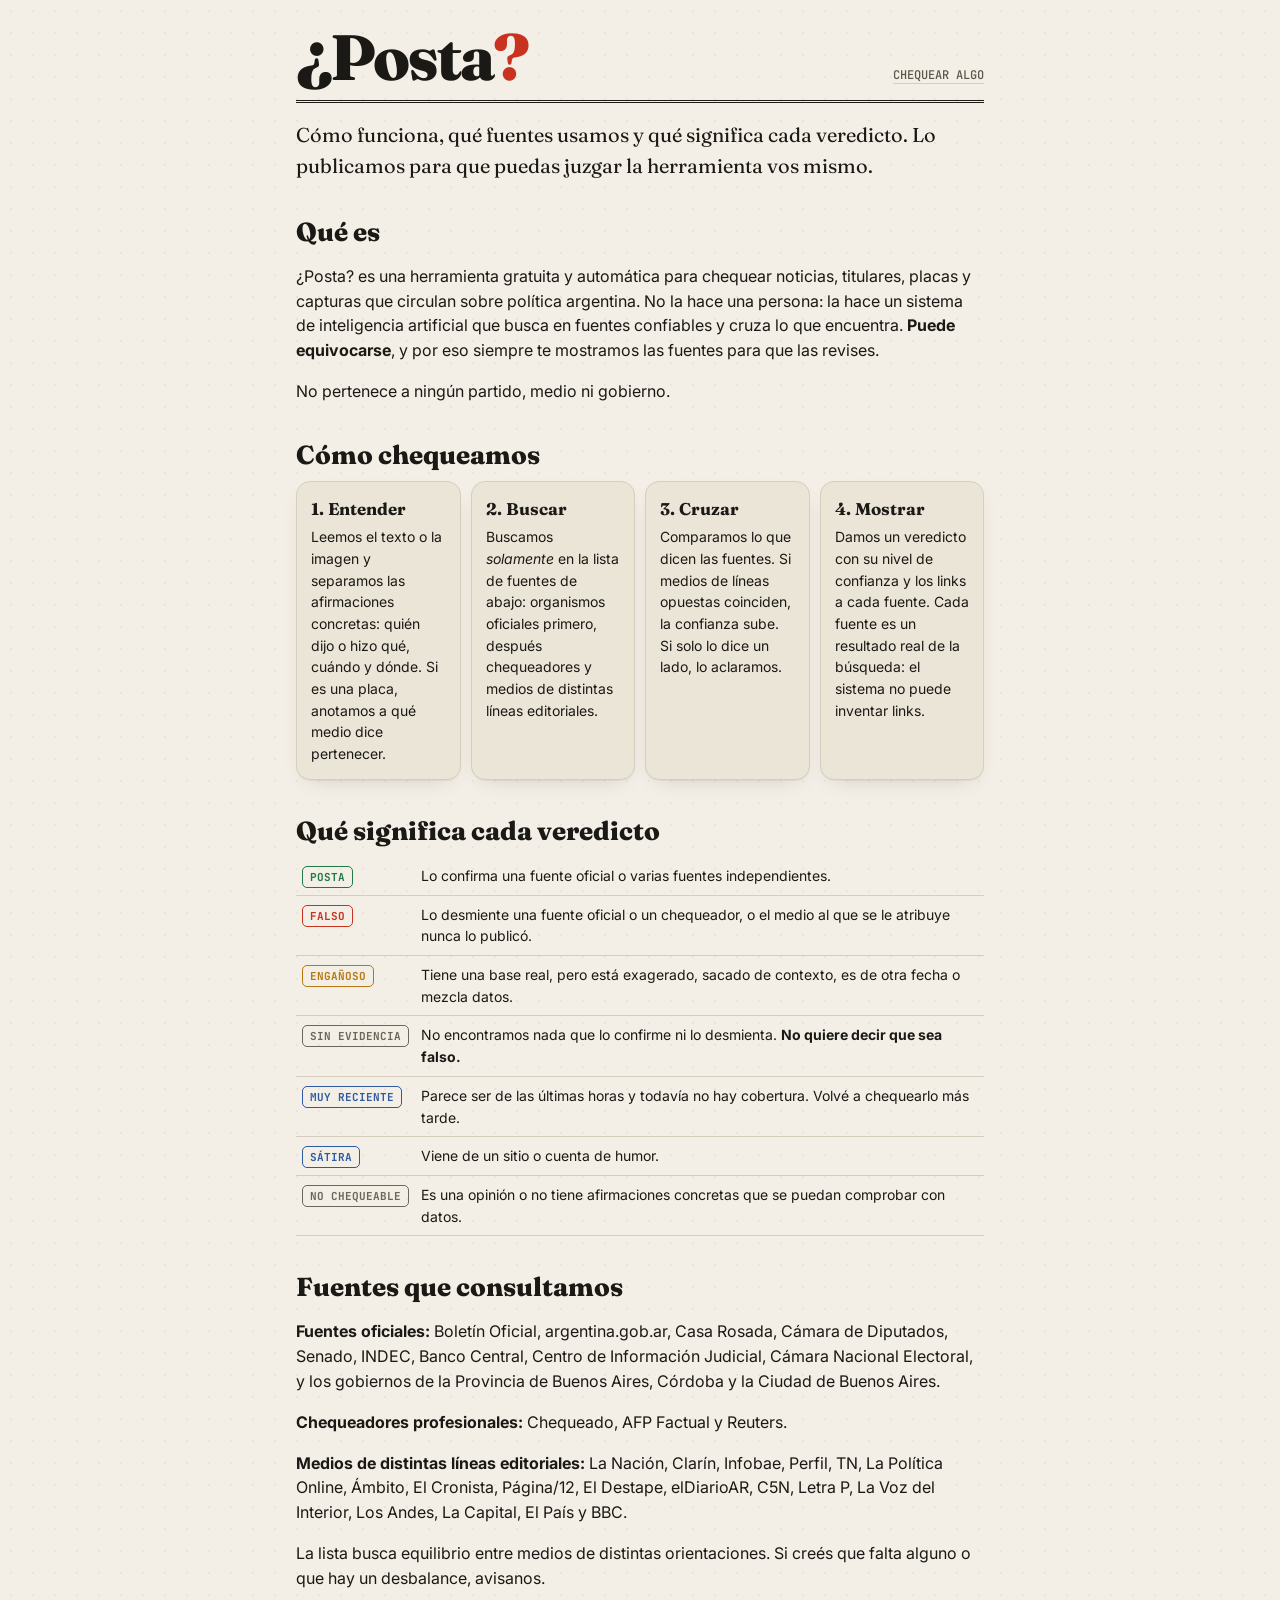
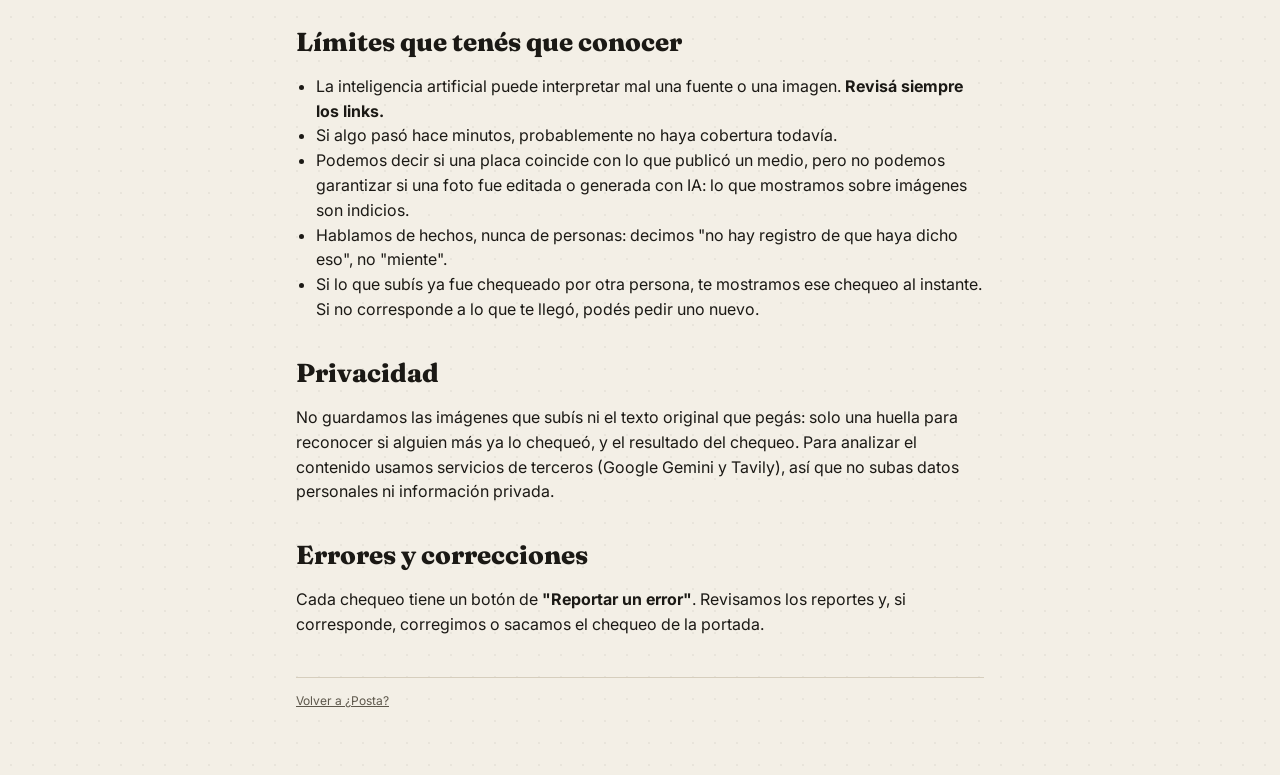
==== metodologia.html @ 64dc4414 "Add files via upload" ====
<!doctype html>
<html lang="es-AR">
<head>
<meta charset="utf-8">
<meta name="viewport" content="width=device-width, initial-scale=1, viewport-fit=cover">
<title>Cómo chequeamos · ¿Posta?</title>
<meta name="description" content="Metodología, fuentes y criterios de ¿Posta?, el verificador gratuito de noticias sobre política argentina.">
<link rel="icon" href="data:image/svg+xml,<svg xmlns='http://www.w3.org/2000/svg' viewBox='0 0 100 100'><text y='.9em' font-size='90'>%3F</text></svg>">
<link rel="preconnect" href="https://fonts.googleapis.com">
<link rel="preconnect" href="https://fonts.gstatic.com" crossorigin>
<link href="https://fonts.googleapis.com/css2?family=Fraunces:opsz,wght@9..144,500;9..144,800&family=Inter:wght@400;500;600&family=JetBrains+Mono:wght@500;700&display=swap" rel="stylesheet">
<link rel="stylesheet" href="estilos.css">
</head>
<body>
<div class="wrap prosa">
  <header>
    <a class="logo" href="./">¿Posta<span>?</span></a>
    <div class="cabecera-der"><a href="./">Chequear algo</a></div>
  </header>

  <p class="bajada">Cómo funciona, qué fuentes usamos y qué significa cada veredicto. Lo publicamos para que puedas juzgar la herramienta vos mismo.</p>

  <h2>Qué es</h2>
  <p>¿Posta? es una herramienta gratuita y automática para chequear noticias, titulares, placas y capturas que circulan sobre política argentina. No la hace una persona: la hace un sistema de inteligencia artificial que busca en fuentes confiables y cruza lo que encuentra. <b>Puede equivocarse</b>, y por eso siempre te mostramos las fuentes para que las revises.</p>
  <p>No pertenece a ningún partido, medio ni gobierno.</p>

  <h2>Cómo chequeamos</h2>
  <div class="cols">
    <div class="card"><b>1. Entender</b>Leemos el texto o la imagen y separamos las afirmaciones concretas: quién dijo o hizo qué, cuándo y dónde. Si es una placa, anotamos a qué medio dice pertenecer.</div>
    <div class="card"><b>2. Buscar</b>Buscamos <i>solamente</i> en la lista de fuentes de abajo: organismos oficiales primero, después chequeadores y medios de distintas líneas editoriales.</div>
    <div class="card"><b>3. Cruzar</b>Comparamos lo que dicen las fuentes. Si medios de líneas opuestas coinciden, la confianza sube. Si solo lo dice un lado, lo aclaramos.</div>
    <div class="card"><b>4. Mostrar</b>Damos un veredicto con su nivel de confianza y los links a cada fuente. Cada fuente es un resultado real de la búsqueda: el sistema no puede inventar links.</div>
  </div>

  <h2>Qué significa cada veredicto</h2>
  <table>
    <tr><td><span class="chip" style="--c:var(--verde)">Posta</span></td><td>Lo confirma una fuente oficial o varias fuentes independientes.</td></tr>
    <tr><td><span class="chip" style="--c:var(--rojo)">Falso</span></td><td>Lo desmiente una fuente oficial o un chequeador, o el medio al que se le atribuye nunca lo publicó.</td></tr>
    <tr><td><span class="chip" style="--c:var(--ambar)">Engañoso</span></td><td>Tiene una base real, pero está exagerado, sacado de contexto, es de otra fecha o mezcla datos.</td></tr>
    <tr><td><span class="chip" style="--c:var(--gris)">Sin evidencia</span></td><td>No encontramos nada que lo confirme ni lo desmienta. <b>No quiere decir que sea falso.</b></td></tr>
    <tr><td><span class="chip" style="--c:var(--azul)">Muy reciente</span></td><td>Parece ser de las últimas horas y todavía no hay cobertura. Volvé a chequearlo más tarde.</td></tr>
    <tr><td><span class="chip" style="--c:var(--azul)">Sátira</span></td><td>Viene de un sitio o cuenta de humor.</td></tr>
    <tr><td><span class="chip" style="--c:var(--gris)">No chequeable</span></td><td>Es una opinión o no tiene afirmaciones concretas que se puedan comprobar con datos.</td></tr>
  </table>

  <h2>Fuentes que consultamos</h2>
  <p><b>Fuentes oficiales:</b> Boletín Oficial, argentina.gob.ar, Casa Rosada, Cámara de Diputados, Senado, INDEC, Banco Central, Centro de Información Judicial, Cámara Nacional Electoral, y los gobiernos de la Provincia de Buenos Aires, Córdoba y la Ciudad de Buenos Aires.</p>
  <p><b>Chequeadores profesionales:</b> Chequeado, AFP Factual y Reuters.</p>
  <p><b>Medios de distintas líneas editoriales:</b> La Nación, Clarín, Infobae, Perfil, TN, La Política Online, Ámbito, El Cronista, Página/12, El Destape, elDiarioAR, C5N, Letra P, La Voz del Interior, Los Andes, La Capital, El País y BBC.</p>
  <p>La lista busca equilibrio entre medios de distintas orientaciones. Si creés que falta alguno o que hay un desbalance, avisanos.</p>

  <h2>Límites que tenés que conocer</h2>
  <ul>
    <li>La inteligencia artificial puede interpretar mal una fuente o una imagen. <b>Revisá siempre los links.</b></li>
    <li>Si algo pasó hace minutos, probablemente no haya cobertura todavía.</li>
    <li>Podemos decir si una placa coincide con lo que publicó un medio, pero no podemos garantizar si una foto fue editada o generada con IA: lo que mostramos sobre imágenes son indicios.</li>
    <li>Hablamos de hechos, nunca de personas: decimos "no hay registro de que haya dicho eso", no "miente".</li>
    <li>Si lo que subís ya fue chequeado por otra persona, te mostramos ese chequeo al instante. Si no corresponde a lo que te llegó, podés pedir uno nuevo.</li>
  </ul>

  <h2>Privacidad</h2>
  <p>No guardamos las imágenes que subís ni el texto original que pegás: solo una huella para reconocer si alguien más ya lo chequeó, y el resultado del chequeo. Para analizar el contenido usamos servicios de terceros (Google Gemini y Tavily), así que no subas datos personales ni información privada.</p>

  <h2>Errores y correcciones</h2>
  <p>Cada chequeo tiene un botón de <b>"Reportar un error"</b>. Revisamos los reportes y, si corresponde, corregimos o sacamos el chequeo de la portada.</p>

  <footer>
    <div><a href="./">Volver a ¿Posta?</a></div>
  </footer>
</div>
</body>
</html>
---- estilos.css ----
:root {
  --papel: #f3efe6; --papel-2: #ebe5d8; --tinta: #1b1915; --tinta-2: #5d574b; --linea: #d6cebd;
  --rojo: #c8321e; --verde: #1f7a45; --ambar: #b7790f; --gris: #6b6658; --azul: #2d5aa0;
  --sombra: 0 1px 0 rgba(0,0,0,.04), 0 8px 24px -12px rgba(0,0,0,.18);
}
@media (prefers-color-scheme: dark) {
  :root:not([data-theme="light"]) {
    --papel: #16140f; --papel-2: #201d17; --tinta: #efe9dc; --tinta-2: #a9a192; --linea: #36312a;
    --rojo: #ef5a43; --verde: #4cbf7c; --ambar: #e3a63a; --gris: #9a9384; --azul: #7ea6ea;
    --sombra: 0 1px 0 rgba(255,255,255,.03), 0 8px 24px -12px rgba(0,0,0,.6);
  }
}
:root[data-theme="dark"] {
  --papel: #16140f; --papel-2: #201d17; --tinta: #efe9dc; --tinta-2: #a9a192; --linea: #36312a;
  --rojo: #ef5a43; --verde: #4cbf7c; --ambar: #e3a63a; --gris: #9a9384; --azul: #7ea6ea;
}

* { box-sizing: border-box; }
[hidden] { display: none !important; }
html, body { margin: 0; }
body {
  background: var(--papel); color: var(--tinta);
  font: 16px/1.55 Inter, system-ui, sans-serif;
  -webkit-font-smoothing: antialiased;
  background-image: radial-gradient(color-mix(in srgb, var(--tinta) 5%, transparent) 1px, transparent 1px);
  background-size: 22px 22px;
}
a { color: inherit; }
.wrap { max-width: 720px; margin: 0 auto; padding: 28px 16px 64px; }

header { display: flex; align-items: flex-end; justify-content: space-between; gap: 12px; border-bottom: 3px double var(--tinta); padding-bottom: 14px; }
.logo { font-family: Fraunces, serif; font-weight: 800; font-size: clamp(40px, 9vw, 64px); letter-spacing: -.03em; line-height: .9; margin: 0; text-decoration: none; color: var(--tinta); }
.logo span { color: var(--rojo); }
.cabecera-der { text-align: right; font: 500 12px/1.6 "JetBrains Mono", monospace; text-transform: uppercase; color: var(--tinta-2); }
.cabecera-der a { text-decoration: none; border-bottom: 1px solid var(--linea); }
.bajada { font-family: Fraunces, serif; font-size: 20px; margin: 16px 0 24px; color: var(--tinta-2); }

.card { background: var(--papel-2); border: 1px solid var(--linea); border-radius: 14px; box-shadow: var(--sombra); }
form.card { padding: 16px; }
textarea {
  width: 100%; min-height: 110px; resize: vertical; border: 0; outline: 0; background: transparent;
  color: var(--tinta); font: 500 18px/1.45 Fraunces, serif;
}
textarea::placeholder { color: var(--tinta-2); opacity: .8; }

.drop {
  margin-top: 8px; border: 1.5px dashed var(--linea); border-radius: 10px; padding: 14px;
  display: flex; align-items: center; gap: 12px; cursor: pointer; color: var(--tinta-2); font-size: 14px;
  transition: border-color .15s, background .15s;
}
.drop:hover, .drop.activa { border-color: var(--tinta); background: color-mix(in srgb, var(--tinta) 4%, transparent); }
.drop svg { flex: none; }
.preview { position: relative; margin-top: 10px; }
.preview img { max-width: 100%; max-height: 280px; border-radius: 8px; display: block; border: 1px solid var(--linea); }
.preview button { position: absolute; top: 8px; right: 8px; }

.acciones { display: flex; align-items: center; justify-content: space-between; gap: 12px; margin-top: 14px; flex-wrap: wrap; }
.hint { font-size: 13px; color: var(--tinta-2); }
button { font: inherit; cursor: pointer; }
.btn {
  background: var(--tinta); color: var(--papel); border: 0; border-radius: 999px;
  padding: 12px 22px; font-weight: 600; letter-spacing: .01em; transition: transform .1s, opacity .15s; text-decoration: none; display: inline-block;
}
.btn:active { transform: scale(.97); }
.btn:disabled { opacity: .45; cursor: not-allowed; }
.btn-sec { background: transparent; color: var(--tinta); border: 1px solid var(--linea); border-radius: 999px; padding: 8px 14px; font-size: 14px; }
.btn-sec:hover { border-color: var(--tinta); }
.btn-x { background: var(--tinta); color: var(--papel); border: 0; border-radius: 999px; width: 30px; height: 30px; }
#turnstile { margin-top: 12px; min-height: 0; }

/* Cargando */
.cargando { text-align: center; padding: 40px 16px; }
.lupa { width: 54px; height: 54px; margin: 0 auto 16px; animation: buscar 1.6s ease-in-out infinite; }
@keyframes buscar { 0%,100% { transform: translate(-14px, 0) rotate(-8deg); } 50% { transform: translate(14px, -4px) rotate(8deg); } }
@media (prefers-reduced-motion: reduce) { .lupa, .sello { animation: none !important; } }
.paso { font-family: Fraunces, serif; font-size: 19px; min-height: 1.5em; }
.paso-sub { font-size: 13px; color: var(--tinta-2); margin-top: 6px; }

/* Resultado */
#resultado { margin-top: 28px; }
.aviso-cache { display: flex; gap: 10px; align-items: center; justify-content: space-between; flex-wrap: wrap; padding: 12px 14px; margin-bottom: 12px; font-size: 14px; }
.aviso-cache b { font-weight: 600; }
.veredicto { padding: 22px 18px 18px; position: relative; overflow: hidden; }
.sello {
  display: inline-block; font: 700 clamp(24px, 7vw, 40px)/1 "JetBrains Mono", monospace; letter-spacing: .04em;
  color: var(--c); border: 4px solid var(--c); border-radius: 8px; padding: 8px 14px 6px;
  transform: rotate(-4deg); text-transform: uppercase; animation: sellar .35s cubic-bezier(.2,1.6,.4,1);
}
@keyframes sellar { from { transform: rotate(-4deg) scale(1.8); opacity: 0; } to { transform: rotate(-4deg) scale(1); opacity: 1; } }
.titular { font: 500 22px/1.3 Fraunces, serif; margin: 18px 0 8px; }
.resumen { margin: 0; }
.confianza { margin-top: 16px; display: flex; align-items: center; gap: 10px; font: 500 12px "JetBrains Mono", monospace; color: var(--tinta-2); text-transform: uppercase; }
.barra { flex: 1; height: 6px; background: var(--linea); border-radius: 99px; overflow: hidden; }
.barra i { display: block; height: 100%; background: var(--c); border-radius: 99px; width: 0; transition: width .8s ease; }
.que-hacer { margin-top: 16px; padding: 12px 14px; border-left: 4px solid var(--c); background: color-mix(in srgb, var(--c) 9%, transparent); border-radius: 0 8px 8px 0; font-weight: 500; }

h2.seccion, h3 { font: 700 12px "JetBrains Mono", monospace; letter-spacing: .08em; text-transform: uppercase; color: var(--tinta-2); margin: 28px 0 10px; }
ul.lista { list-style: none; padding: 0; margin: 0; display: grid; gap: 8px; }
.item { padding: 12px 14px; display: flex; gap: 12px; align-items: flex-start; }
.chip { flex: none; font: 700 11px "JetBrains Mono", monospace; text-transform: uppercase; padding: 3px 7px; border-radius: 5px; color: var(--c); border: 1.5px solid var(--c); margin-top: 2px; white-space: nowrap; }
.item p { margin: 2px 0 0; font-size: 14px; color: var(--tinta-2); }
.fuente a { color: var(--tinta); text-decoration: none; font-weight: 600; }
.fuente a:hover { text-decoration: underline; }
.meta { font-size: 12px; color: var(--tinta-2); margin-top: 2px; }

.compartir { display: flex; gap: 8px; flex-wrap: wrap; margin-top: 24px; }
.nota { font-size: 12px; color: var(--tinta-2); margin-top: 20px; }
.error { margin-top: 16px; padding: 12px 14px; border-radius: 10px; background: color-mix(in srgb, var(--rojo) 12%, transparent); color: var(--rojo); font-weight: 500; }
.ok { margin-top: 10px; color: var(--verde); font-weight: 500; font-size: 14px; }

.reporte { margin-top: 14px; padding: 14px; }
.reporte textarea { min-height: 70px; font: 15px/1.5 Inter, sans-serif; border: 1px solid var(--linea); border-radius: 8px; padding: 10px; }

/* Portada: lo que se está chequeando */
.reciente { padding: 12px 14px; display: flex; gap: 12px; align-items: flex-start; text-decoration: none; color: inherit; transition: border-color .15s; }
.reciente:hover { border-color: var(--tinta-2); }
.reciente .t { font: 500 17px/1.3 Fraunces, serif; }
.vacio { font-size: 14px; color: var(--tinta-2); }

footer { margin-top: 40px; font-size: 12px; color: var(--tinta-2); border-top: 1px solid var(--linea); padding-top: 14px; display: grid; gap: 6px; }

/* Metodología */
.prosa h2 { font: 800 26px/1.2 Fraunces, serif; margin: 36px 0 10px; }
.prosa p, .prosa li { color: var(--tinta); }
.prosa ul { padding-left: 20px; }
.prosa .cols { display: grid; grid-template-columns: repeat(auto-fit, minmax(150px, 1fr)); gap: 10px; }
.prosa .cols .card { padding: 14px; font-size: 14px; }
.prosa .cols .card b { display: block; font-family: Fraunces, serif; font-size: 17px; margin-bottom: 4px; }
.prosa table { width: 100%; border-collapse: collapse; font-size: 14px; }
.prosa td { padding: 8px 6px; border-bottom: 1px solid var(--linea); vertical-align: top; }

@media (max-width: 480px) { .bajada { font-size: 18px; } }
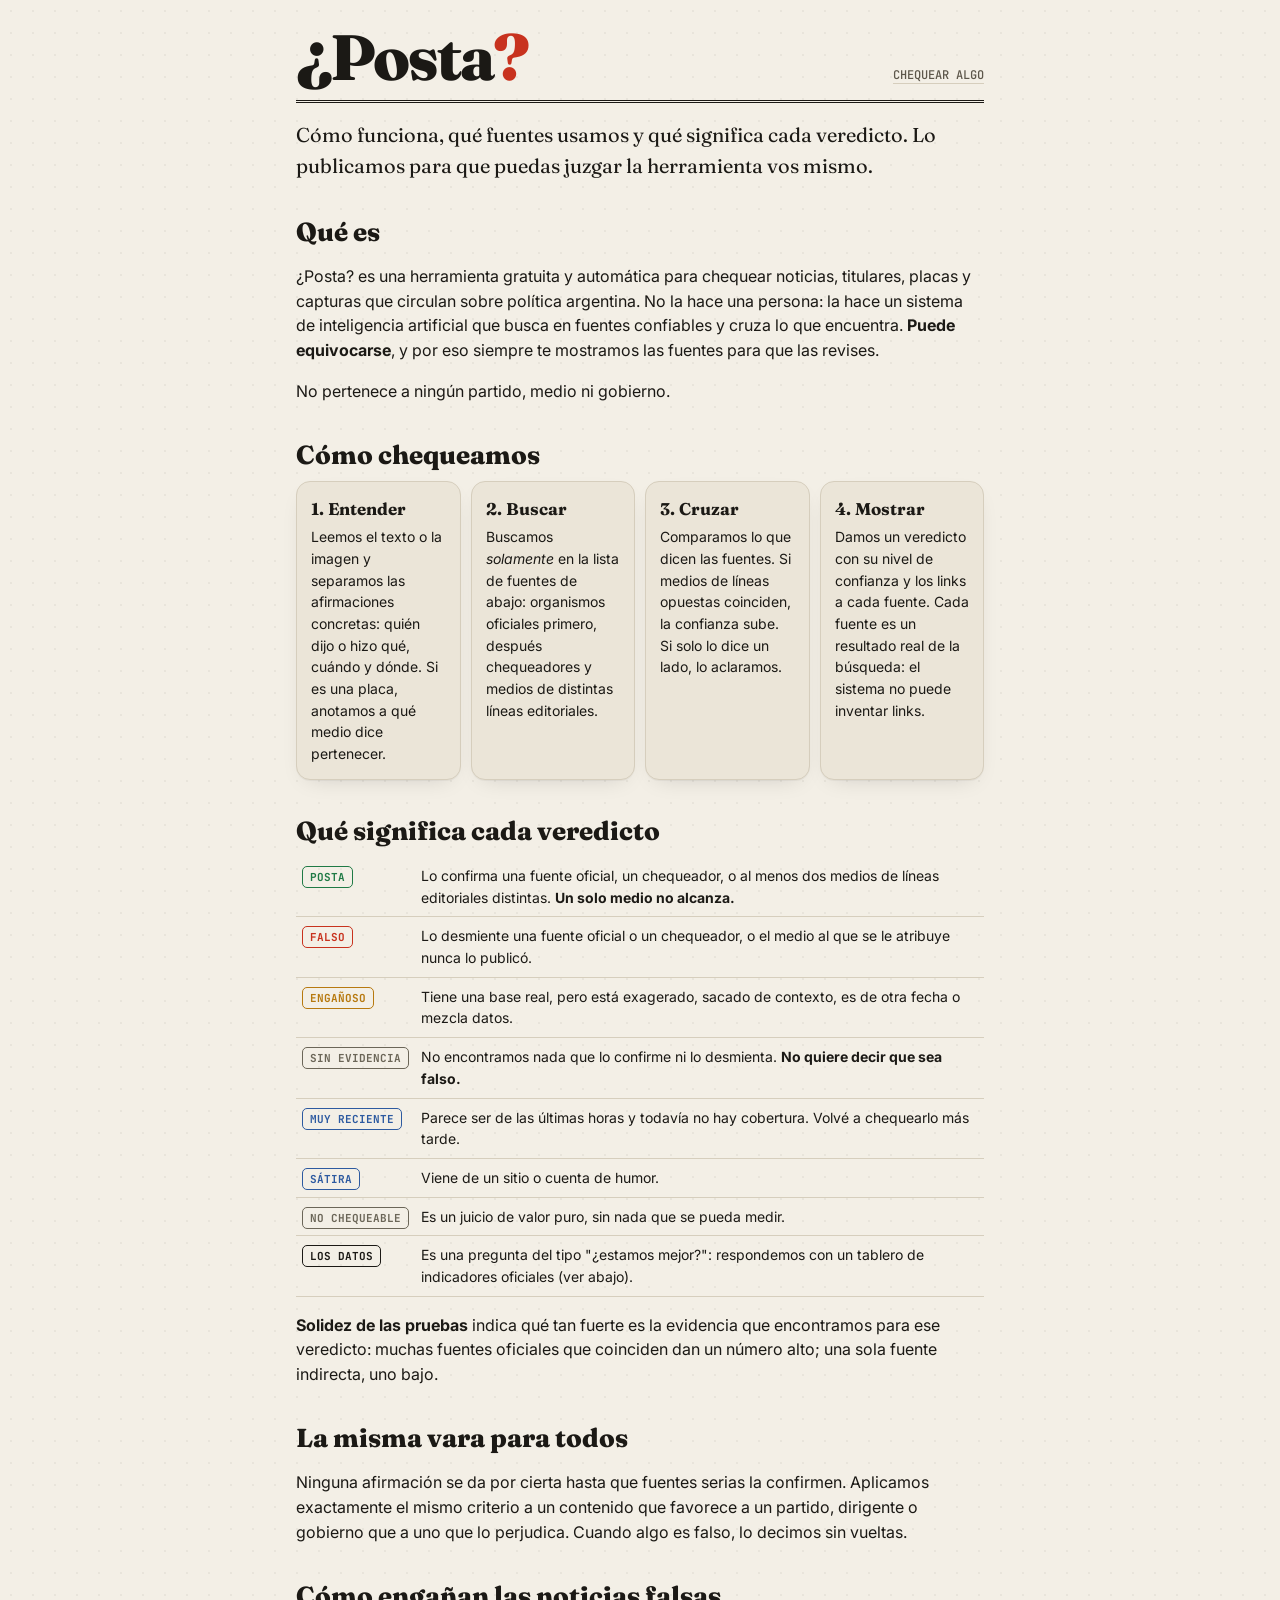
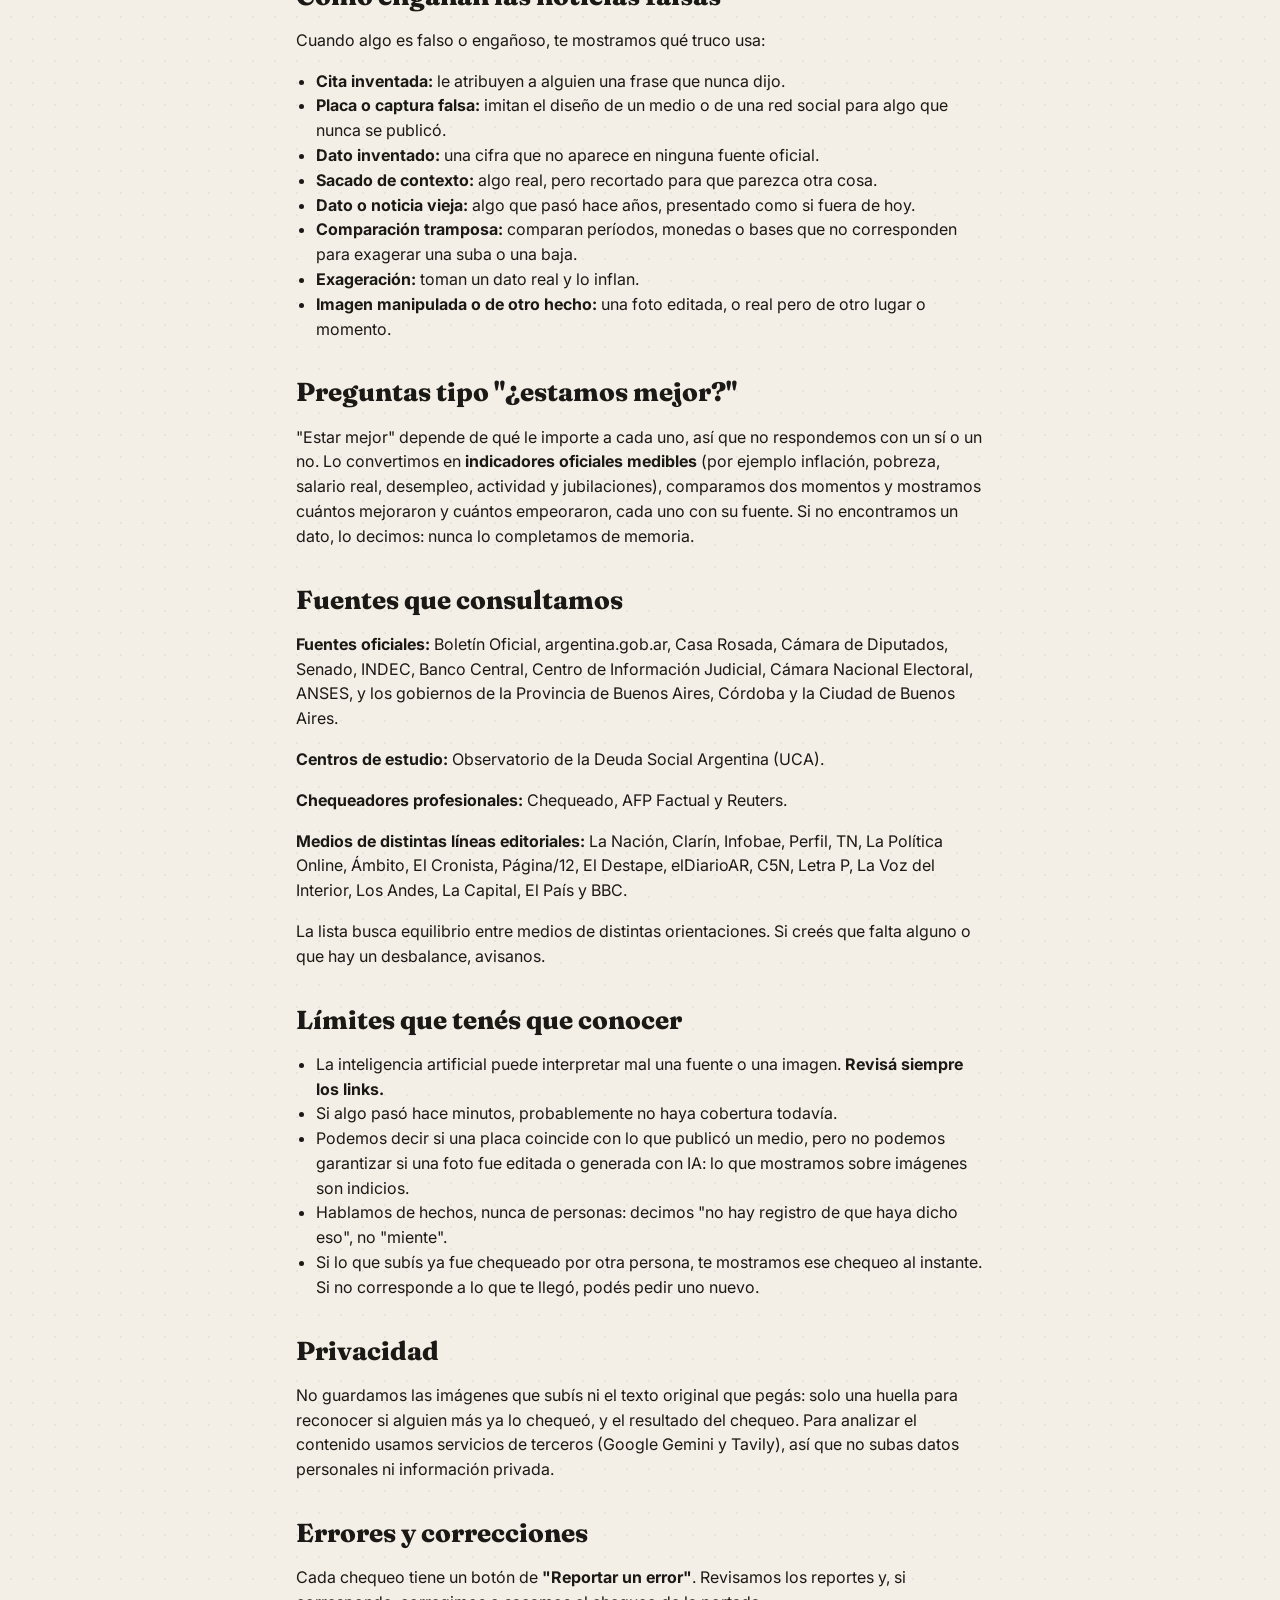
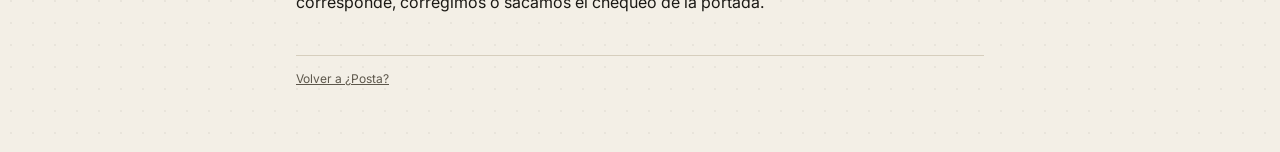
==== commit 73616c1a: "Add files via upload" ====
--- a/metodologia.html
+++ b/metodologia.html
@@ -34,17 +34,39 @@
 
   <h2>Qué significa cada veredicto</h2>
   <table>
-    <tr><td><span class="chip" style="--c:var(--verde)">Posta</span></td><td>Lo confirma una fuente oficial o varias fuentes independientes.</td></tr>
+    <tr><td><span class="chip" style="--c:var(--verde)">Posta</span></td><td>Lo confirma una fuente oficial, un chequeador, o al menos dos medios de líneas editoriales distintas. <b>Un solo medio no alcanza.</b></td></tr>
     <tr><td><span class="chip" style="--c:var(--rojo)">Falso</span></td><td>Lo desmiente una fuente oficial o un chequeador, o el medio al que se le atribuye nunca lo publicó.</td></tr>
     <tr><td><span class="chip" style="--c:var(--ambar)">Engañoso</span></td><td>Tiene una base real, pero está exagerado, sacado de contexto, es de otra fecha o mezcla datos.</td></tr>
     <tr><td><span class="chip" style="--c:var(--gris)">Sin evidencia</span></td><td>No encontramos nada que lo confirme ni lo desmienta. <b>No quiere decir que sea falso.</b></td></tr>
     <tr><td><span class="chip" style="--c:var(--azul)">Muy reciente</span></td><td>Parece ser de las últimas horas y todavía no hay cobertura. Volvé a chequearlo más tarde.</td></tr>
     <tr><td><span class="chip" style="--c:var(--azul)">Sátira</span></td><td>Viene de un sitio o cuenta de humor.</td></tr>
-    <tr><td><span class="chip" style="--c:var(--gris)">No chequeable</span></td><td>Es una opinión o no tiene afirmaciones concretas que se puedan comprobar con datos.</td></tr>
+    <tr><td><span class="chip" style="--c:var(--gris)">No chequeable</span></td><td>Es un juicio de valor puro, sin nada que se pueda medir.</td></tr>
+    <tr><td><span class="chip" style="--c:var(--tinta)">Los datos</span></td><td>Es una pregunta del tipo "¿estamos mejor?": respondemos con un tablero de indicadores oficiales (ver abajo).</td></tr>
   </table>
+  <p><b>Solidez de las pruebas</b> indica qué tan fuerte es la evidencia que encontramos para ese veredicto: muchas fuentes oficiales que coinciden dan un número alto; una sola fuente indirecta, uno bajo.</p>
+
+  <h2>La misma vara para todos</h2>
+  <p>Ninguna afirmación se da por cierta hasta que fuentes serias la confirmen. Aplicamos exactamente el mismo criterio a un contenido que favorece a un partido, dirigente o gobierno que a uno que lo perjudica. Cuando algo es falso, lo decimos sin vueltas.</p>
+
+  <h2>Cómo engañan las noticias falsas</h2>
+  <p>Cuando algo es falso o engañoso, te mostramos qué truco usa:</p>
+  <ul>
+    <li><b>Cita inventada:</b> le atribuyen a alguien una frase que nunca dijo.</li>
+    <li><b>Placa o captura falsa:</b> imitan el diseño de un medio o de una red social para algo que nunca se publicó.</li>
+    <li><b>Dato inventado:</b> una cifra que no aparece en ninguna fuente oficial.</li>
+    <li><b>Sacado de contexto:</b> algo real, pero recortado para que parezca otra cosa.</li>
+    <li><b>Dato o noticia vieja:</b> algo que pasó hace años, presentado como si fuera de hoy.</li>
+    <li><b>Comparación tramposa:</b> comparan períodos, monedas o bases que no corresponden para exagerar una suba o una baja.</li>
+    <li><b>Exageración:</b> toman un dato real y lo inflan.</li>
+    <li><b>Imagen manipulada o de otro hecho:</b> una foto editada, o real pero de otro lugar o momento.</li>
+  </ul>
+
+  <h2>Preguntas tipo "¿estamos mejor?"</h2>
+  <p>"Estar mejor" depende de qué le importe a cada uno, así que no respondemos con un sí o un no. Lo convertimos en <b>indicadores oficiales medibles</b> (por ejemplo inflación, pobreza, salario real, desempleo, actividad y jubilaciones), comparamos dos momentos y mostramos cuántos mejoraron y cuántos empeoraron, cada uno con su fuente. Si no encontramos un dato, lo decimos: nunca lo completamos de memoria.</p>
 
   <h2>Fuentes que consultamos</h2>
-  <p><b>Fuentes oficiales:</b> Boletín Oficial, argentina.gob.ar, Casa Rosada, Cámara de Diputados, Senado, INDEC, Banco Central, Centro de Información Judicial, Cámara Nacional Electoral, y los gobiernos de la Provincia de Buenos Aires, Córdoba y la Ciudad de Buenos Aires.</p>
+  <p><b>Fuentes oficiales:</b> Boletín Oficial, argentina.gob.ar, Casa Rosada, Cámara de Diputados, Senado, INDEC, Banco Central, Centro de Información Judicial, Cámara Nacional Electoral, ANSES, y los gobiernos de la Provincia de Buenos Aires, Córdoba y la Ciudad de Buenos Aires.</p>
+  <p><b>Centros de estudio:</b> Observatorio de la Deuda Social Argentina (UCA).</p>
   <p><b>Chequeadores profesionales:</b> Chequeado, AFP Factual y Reuters.</p>
   <p><b>Medios de distintas líneas editoriales:</b> La Nación, Clarín, Infobae, Perfil, TN, La Política Online, Ámbito, El Cronista, Página/12, El Destape, elDiarioAR, C5N, Letra P, La Voz del Interior, Los Andes, La Capital, El País y BBC.</p>
   <p>La lista busca equilibrio entre medios de distintas orientaciones. Si creés que falta alguno o que hay un desbalance, avisanos.</p>
--- a/estilos.css
+++ b/estilos.css
@@ -130,3 +130,39 @@
 .prosa td { padding: 8px 6px; border-bottom: 1px solid var(--linea); vertical-align: top; }
 
 @media (max-width: 480px) { .bajada { font-size: 18px; } }
+
+/* Banda de alerta para FALSO / ENGAÑOSO */
+.banda {
+  display: flex; align-items: center; justify-content: space-between; gap: 12px; flex-wrap: wrap;
+  background: var(--c); color: #fff; border-radius: 14px 14px 0 0; padding: 14px 18px;
+  font: 800 clamp(22px, 6vw, 30px)/1.1 Fraunces, serif; letter-spacing: -.01em;
+}
+.banda small { font: 600 13px/1.3 Inter, sans-serif; opacity: .95; }
+.banda + .veredicto { border-top-left-radius: 0; border-top-right-radius: 0; border-top: 0; }
+.veredicto.alerta { border: 2px solid var(--c); }
+.como-engana { margin-top: 16px; padding: 14px; border: 1.5px dashed var(--c); border-radius: 10px; }
+.como-engana b { display: block; font: 700 12px "JetBrains Mono", monospace; text-transform: uppercase; letter-spacing: .06em; color: var(--c); margin-bottom: 4px; }
+
+/* Tablero de indicadores */
+.balance { display: flex; gap: 8px; flex-wrap: wrap; margin-top: 16px; }
+.balance span { font: 700 13px "JetBrains Mono", monospace; padding: 6px 10px; border-radius: 8px; color: var(--c); border: 1.5px solid var(--c); }
+.tabla-ind { width: 100%; border-collapse: separate; border-spacing: 0 8px; }
+.tabla-ind td { background: var(--papel-2); border-top: 1px solid var(--linea); border-bottom: 1px solid var(--linea); padding: 12px; vertical-align: top; font-size: 14px; }
+.tabla-ind td:first-child { border-left: 4px solid var(--c); border-radius: 10px 0 0 10px; }
+.tabla-ind td:last-child { border-right: 1px solid var(--linea); border-radius: 0 10px 10px 0; }
+.tabla-ind .nom { font: 600 15px/1.3 Inter, sans-serif; }
+.tabla-ind .valores { font: 600 15px/1.3 "JetBrains Mono", monospace; white-space: nowrap; }
+.tabla-ind .flecha { font-size: 20px; color: var(--c); text-align: center; width: 36px; }
+.tabla-ind .exp { color: var(--tinta-2); margin-top: 4px; font-size: 13px; }
+.tabla-ind .src { font-size: 12px; margin-top: 4px; }
+.tabla-ind .src a { color: var(--tinta-2); }
+@media (max-width: 520px) {
+  .tabla-ind, .tabla-ind tbody { display: block; width: 100%; }
+  .tabla-ind tr { display: grid; grid-template-columns: 1fr 44px; margin-bottom: 8px; }
+  .tabla-ind .valores { white-space: normal; font-size: 14px; }
+  .tabla-ind td { border-radius: 0 !important; border-left: 0 !important; border-right: 0 !important; }
+  .tabla-ind td.c-nom { grid-column: 1 / -1; border-left: 4px solid var(--c) !important; border-radius: 10px 10px 0 0 !important; border-bottom: 0; }
+  .tabla-ind td.c-val { border-left: 4px solid var(--c) !important; border-radius: 0 0 0 10px !important; border-top: 0; }
+  .tabla-ind td.flecha { border-radius: 0 0 10px 0 !important; border-top: 0; border-right: 1px solid var(--linea) !important; }
+}
+.destacado-pin { font: 700 11px "JetBrains Mono", monospace; text-transform: uppercase; color: var(--tinta-2); }
